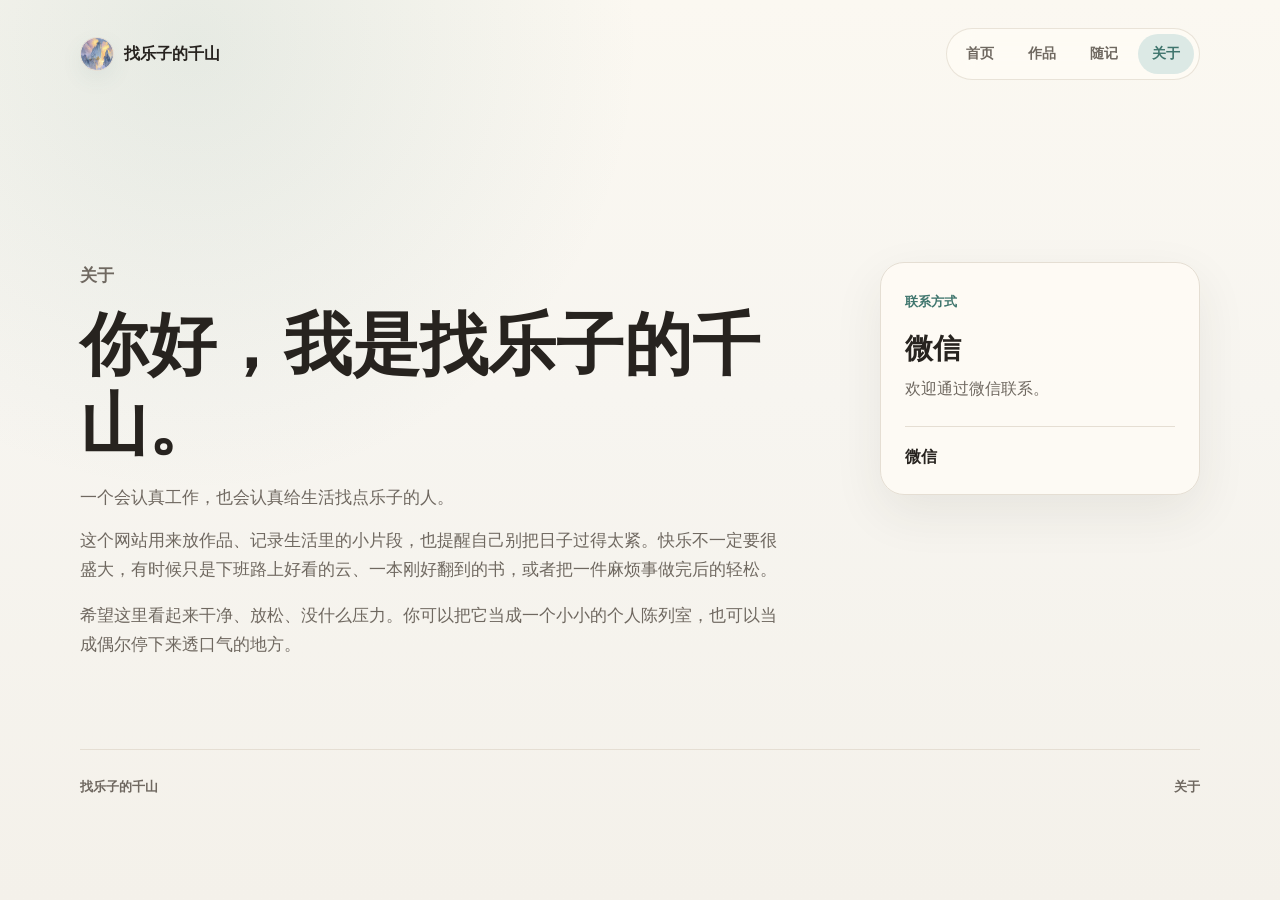
==== about.html @ 030f492d "Upload personal homepage files" ====
<!doctype html>
<html lang="zh-CN">
  <head>
    <meta charset="UTF-8">
    <meta name="viewport" content="width=device-width, initial-scale=1.0">
    <meta name="theme-color" content="#f7f5f0">
    <title>关于 · 找乐子的千山</title>
    <meta name="description" content="关于找乐子的千山。">
    <link rel="stylesheet" href="styles.css">
  </head>
  <body>
    <header class="site-header">
      <a class="brand" href="index.html" aria-label="找乐子的千山首页">
        <span class="brand-mark" role="img" aria-label="找乐子的千山头像">山</span>
        <span>找乐子的千山</span>
      </a>
      <nav class="nav" aria-label="主导航">
        <a href="index.html">首页</a>
        <a href="works.html">作品</a>
        <a href="notes.html">随记</a>
        <a class="active" href="about.html">关于</a>
      </nav>
    </header>

    <main>
      <section class="about-layout">
        <div class="about-main">
          <p class="eyebrow">关于</p>
          <h1>你好，我是找乐子的千山。</h1>
          <p class="lead">一个会认真工作，也会认真给生活找点乐子的人。</p>
          <p>这个网站用来放作品、记录生活里的小片段，也提醒自己别把日子过得太紧。快乐不一定要很盛大，有时候只是下班路上好看的云、一本刚好翻到的书，或者把一件麻烦事做完后的轻松。</p>
          <p>希望这里看起来干净、放松、没什么压力。你可以把它当成一个小小的个人陈列室，也可以当成偶尔停下来透口气的地方。</p>
        </div>
        <aside class="contact-card">
          <span class="contact-label">联系方式</span>
          <h2>微信</h2>
          <p>欢迎通过微信联系。</p>
          <div class="wechat">微信</div>
        </aside>
      </section>
    </main>
    <footer class="site-footer">
      <span>找乐子的千山</span>
      <span>关于</span>
    </footer>
  </body>
</html>
---- styles.css ----
:root {
  color-scheme: light;
  --bg: #f7f5f0;
  --surface: #fffcf6;
  --surface-strong: #ffffff;
  --ink: #27231f;
  --muted: #6f6860;
  --line: #e5ded3;
  --accent: #5f8f86;
  --accent-strong: #3f756d;
  --accent-soft: #dce9e5;
  --avatar-image: url("avatar.jpg");
  --shadow: 0 18px 50px rgba(54, 45, 35, 0.08);
  --sans: Inter, -apple-system, BlinkMacSystemFont, "Segoe UI", "Noto Sans SC", sans-serif;
  --serif: "Noto Serif SC", "Songti SC", serif;
}

* {
  box-sizing: border-box;
}

html {
  scroll-behavior: smooth;
}

body {
  margin: 0;
  min-height: 100vh;
  background:
    radial-gradient(circle at 15% 5%, rgba(95, 143, 134, 0.13), transparent 28rem),
    linear-gradient(180deg, #fbf8f1 0%, var(--bg) 44%, #f4f1ea 100%);
  color: var(--ink);
  font-family: var(--sans);
  line-height: 1.7;
}

a {
  color: inherit;
  text-decoration: none;
}

.site-header,
main,
.site-footer {
  width: min(1120px, calc(100% - 40px));
  margin: 0 auto;
}

.site-header {
  display: flex;
  align-items: center;
  justify-content: space-between;
  gap: 24px;
  padding: 28px 0 20px;
}

.brand {
  display: inline-flex;
  align-items: center;
  gap: 10px;
  font-weight: 700;
  letter-spacing: 0;
}

.brand-mark {
  display: grid;
  width: 34px;
  height: 34px;
  place-items: center;
  border: 1px solid var(--line);
  border-radius: 50%;
  background-color: var(--surface);
  background-image: var(--avatar-image);
  background-position: center;
  background-size: cover;
  color: transparent;
  font-family: var(--serif);
  box-shadow: 0 8px 22px rgba(63, 117, 109, 0.08);
  overflow: hidden;
}

.nav {
  display: flex;
  align-items: center;
  gap: 6px;
  padding: 5px;
  border: 1px solid rgba(229, 222, 211, 0.85);
  border-radius: 999px;
  background: rgba(255, 252, 246, 0.72);
  backdrop-filter: blur(12px);
}

.nav a {
  border-radius: 999px;
  padding: 8px 14px;
  color: var(--muted);
  font-size: 14px;
  font-weight: 600;
  transition: background 180ms ease, color 180ms ease, transform 180ms ease;
}

.nav a:hover,
.nav a:focus-visible,
.nav a.active {
  background: var(--accent-soft);
  color: var(--accent-strong);
}

.nav a:hover {
  transform: translateY(-1px);
}

main {
  padding: 54px 0 72px;
}

.hero {
  display: grid;
  grid-template-columns: minmax(0, 1.1fr) minmax(320px, 0.72fr);
  gap: clamp(36px, 6vw, 86px);
  align-items: center;
  min-height: 560px;
}

.eyebrow {
  margin: 0 0 14px;
  color: var(--accent-strong);
  font-size: 13px;
  font-weight: 700;
  letter-spacing: 0;
  text-transform: uppercase;
}

h1,
h2,
h3,
p {
  margin-top: 0;
}

h1,
h2,
h3 {
  line-height: 1.18;
}

h1 {
  margin-bottom: 20px;
  font-family: var(--serif);
  font-size: clamp(44px, 8vw, 84px);
  font-weight: 700;
  letter-spacing: 0;
}

h2 {
  margin-bottom: 18px;
  font-size: clamp(26px, 4vw, 40px);
  letter-spacing: 0;
}

h3 {
  margin-bottom: 10px;
  font-size: 20px;
}

.lead {
  max-width: 720px;
  margin-bottom: 16px;
  color: #3b352f;
  font-size: clamp(21px, 3vw, 30px);
  line-height: 1.52;
}

.intro,
.section-copy,
.page-head p,
.about-main p,
.empty-state p,
.contact-card p,
.work-card p {
  color: var(--muted);
}

.intro {
  max-width: 650px;
  font-size: 17px;
}

.hero-actions {
  display: flex;
  flex-wrap: wrap;
  gap: 12px;
  margin-top: 34px;
}

.button {
  display: inline-flex;
  align-items: center;
  justify-content: center;
  min-height: 44px;
  border: 1px solid var(--line);
  border-radius: 999px;
  padding: 10px 18px;
  background: rgba(255, 252, 246, 0.72);
  color: var(--ink);
  font-weight: 700;
  transition: transform 180ms ease, box-shadow 180ms ease, background 180ms ease;
}

.button.primary {
  border-color: var(--accent-strong);
  background: var(--accent-strong);
  color: #fff;
  box-shadow: 0 12px 28px rgba(63, 117, 109, 0.18);
}

.button.ghost {
  background: transparent;
}

.button:hover,
.button:focus-visible {
  transform: translateY(-2px);
  box-shadow: var(--shadow);
}

.hero-panel {
  position: relative;
  overflow: hidden;
  border: 1px solid var(--line);
  border-radius: 28px;
  padding: 28px;
  background: linear-gradient(145deg, rgba(255, 252, 246, 0.95), rgba(239, 245, 241, 0.9));
  box-shadow: var(--shadow);
}

.hero-panel::before {
  content: "";
  display: block;
  height: 180px;
  margin-bottom: 28px;
  border-radius: 20px;
  background:
    linear-gradient(180deg, rgba(255, 252, 246, 0.02), rgba(39, 35, 31, 0.04)),
    var(--avatar-image) center 45% / cover no-repeat,
    linear-gradient(160deg, #ede3d2 0%, #f8f1e4 46%, #d4e2df 100%);
}

.panel-topline,
.card-meta,
.site-footer {
  display: flex;
  align-items: center;
  justify-content: space-between;
  gap: 18px;
  color: var(--muted);
  font-size: 13px;
  font-weight: 700;
}

.moment-stack {
  display: grid;
  gap: 10px;
  margin-top: 18px;
}

.moment-stack span {
  display: block;
  border-top: 1px solid var(--line);
  padding-top: 12px;
  color: #4d4740;
}

.section-grid,
.split-section,
.page-head,
.empty-state,
.about-layout {
  margin-top: clamp(58px, 9vw, 108px);
}

.section-heading {
  display: flex;
  align-items: end;
  justify-content: space-between;
  gap: 24px;
  margin-bottom: 26px;
}

.cards {
  display: grid;
  gap: 18px;
}

.cards.three {
  grid-template-columns: repeat(3, minmax(0, 1fr));
}

.works-grid {
  grid-template-columns: repeat(2, minmax(0, 1fr));
}

.work-card {
  border: 1px solid var(--line);
  border-radius: 22px;
  padding: 16px;
  background: rgba(255, 252, 246, 0.78);
  box-shadow: 0 12px 32px rgba(54, 45, 35, 0.045);
  transition: transform 180ms ease, box-shadow 180ms ease, border-color 180ms ease;
}

.work-card:hover {
  border-color: rgba(95, 143, 134, 0.45);
  transform: translateY(-4px);
  box-shadow: var(--shadow);
}

.work-card h2,
.work-card h3 {
  margin-top: 20px;
  font-size: 21px;
}

.work-card p {
  margin-bottom: 4px;
}

.visual {
  min-height: 176px;
  border-radius: 16px;
  background: #efe8dc;
}

.visual-a {
  background:
    linear-gradient(90deg, rgba(255, 252, 246, 0.7) 18px, transparent 18px) 0 0 / 42px 42px,
    linear-gradient(135deg, #e4d8c6, #cfe1dd);
}

.visual-b {
  background:
    radial-gradient(circle at 26% 34%, rgba(63, 117, 109, 0.28) 0 14%, transparent 15%),
    linear-gradient(145deg, #f1e8d8, #f8f5ed 45%, #d8e7e2);
}

.visual-c {
  background:
    linear-gradient(135deg, transparent 0 42%, rgba(95, 143, 134, 0.28) 42% 56%, transparent 56%),
    linear-gradient(145deg, #eee0cc, #f9f3e9);
}

.visual-empty {
  display: grid;
  place-items: center;
  border: 1px dashed #cfc5b7;
  background: rgba(255, 252, 246, 0.55);
}

.visual-empty::after {
  content: "+";
  color: #b3a89a;
  font-size: 36px;
  line-height: 1;
}

.empty-card {
  opacity: 0.92;
}

.split-section {
  display: grid;
  grid-template-columns: 0.8fr 1.2fr;
  gap: clamp(28px, 5vw, 64px);
  align-items: start;
  border-top: 1px solid var(--line);
  padding-top: 46px;
}

.note-list {
  display: grid;
  gap: 10px;
}

.note-row {
  display: flex;
  align-items: center;
  justify-content: space-between;
  gap: 18px;
  border-bottom: 1px solid var(--line);
  padding: 16px 0;
  color: #3f3933;
  transition: color 180ms ease, padding 180ms ease;
}

.note-row:hover {
  padding-left: 8px;
  color: var(--accent-strong);
}

.note-row time {
  flex: 0 0 auto;
  color: var(--muted);
  font-size: 13px;
}

.note-row.muted {
  color: var(--muted);
}

.page-head {
  max-width: 760px;
  margin-top: 44px;
}

.page-head h1 {
  font-size: clamp(38px, 6vw, 66px);
}

.page-head p {
  font-size: 18px;
}

.empty-state {
  display: grid;
  justify-items: center;
  border: 1px solid var(--line);
  border-radius: 28px;
  padding: clamp(42px, 8vw, 86px) 24px;
  background: rgba(255, 252, 246, 0.72);
  text-align: center;
  box-shadow: var(--shadow);
}

.empty-state h2 {
  margin-bottom: 12px;
}

.empty-state h3 {
  margin-bottom: 12px;
}

.empty-state p {
  max-width: 520px;
  margin-bottom: 0;
}

.empty-state.compact {
  margin-top: 0;
  padding: clamp(34px, 6vw, 58px) 24px;
}

.empty-mark {
  margin-bottom: 20px;
  border: 1px solid var(--line);
  border-radius: 999px;
  padding: 8px 14px;
  background: var(--accent-soft);
  color: var(--accent-strong);
  font-size: 13px;
  font-weight: 700;
}

.about-layout {
  display: grid;
  grid-template-columns: minmax(0, 1fr) 320px;
  gap: clamp(36px, 7vw, 96px);
  align-items: start;
}

.about-main {
  max-width: 760px;
}

.about-main h1,
.about-main h2 {
  font-size: clamp(38px, 6vw, 68px);
  font-family: var(--serif);
}

.about-main p {
  font-size: 17px;
}

.contact-card {
  position: sticky;
  top: 24px;
  border: 1px solid var(--line);
  border-radius: 24px;
  padding: 24px;
  background: rgba(255, 252, 246, 0.82);
  box-shadow: var(--shadow);
}

.contact-label {
  color: var(--accent-strong);
  font-size: 13px;
  font-weight: 700;
  text-transform: uppercase;
}

.contact-card h2,
.contact-card h3 {
  margin: 18px 0 10px;
  font-size: 28px;
}

.wechat {
  margin-top: 24px;
  border-top: 1px solid var(--line);
  padding-top: 16px;
  color: var(--ink);
  font-weight: 800;
}

.site-footer {
  border-top: 1px solid var(--line);
  padding: 26px 0 34px;
}

@media (max-width: 860px) {
  .site-header {
    align-items: flex-start;
    flex-direction: column;
  }

  .nav {
    width: 100%;
    justify-content: space-between;
    overflow-x: auto;
  }

  .hero,
  .split-section,
  .about-layout {
    grid-template-columns: 1fr;
  }

  .hero {
    min-height: auto;
  }

  .hero-panel {
    max-width: 560px;
  }

  .cards.three,
  .works-grid {
    grid-template-columns: 1fr;
  }

  .contact-card {
    position: static;
  }
}

@media (max-width: 560px) {

  body {
    padding-bottom: calc(82px + env(safe-area-inset-bottom));
    background:
      radial-gradient(circle at 10% 0%, rgba(95, 143, 134, 0.16), transparent 20rem),
      linear-gradient(180deg, #fbf8f1 0%, #f7f5f0 56%, #f4f1ea 100%);
  }

  .site-header,
  main,
  .site-footer {
    width: min(100% - 32px, 1120px);
  }

  .site-header {
    gap: 18px;
    padding: 18px 0 10px;
  }

  main {
    padding-top: 24px;
    padding-bottom: 42px;
  }

  .brand {
    font-size: 15px;
  }

  .brand-mark {
    width: 32px;
    height: 32px;
  }

  .nav {
    position: fixed;
    z-index: 20;
    right: 14px;
    bottom: calc(12px + env(safe-area-inset-bottom));
    left: 14px;
    width: auto;
    justify-content: space-around;
    padding: 8px;
    border-color: rgba(229, 222, 211, 0.95);
    background: rgba(255, 252, 246, 0.9);
    box-shadow: 0 14px 36px rgba(54, 45, 35, 0.16);
  }

  .nav a {
    flex: 1;
    min-height: 40px;
    padding: 8px 10px;
    font-size: 13px;
    text-align: center;
  }

  .hero {
    gap: 26px;
  }

  h1 {
    margin-bottom: 16px;
    font-size: 40px;
    line-height: 1.12;
  }

  h2 {
    margin-bottom: 14px;
    font-size: 28px;
  }

  h3 {
    font-size: 19px;
  }

  .eyebrow {
    margin-bottom: 10px;
    font-size: 12px;
  }

  .lead {
    font-size: 20px;
    line-height: 1.48;
  }

  .intro,
  .section-copy,
  .about-main p,
  .work-card p {
    font-size: 15px;
    line-height: 1.68;
  }

  .hero-actions {
    margin-top: 22px;
  }

  .hero-actions .button:not(.primary) {
    display: none;
  }

  .hero-actions .button.primary {
    width: auto;
    min-width: 132px;
    min-height: 46px;
    padding-inline: 20px;
  }

  .hero-panel {
    border-radius: 22px;
    padding: 18px;
  }

  .hero-panel::before {
    height: 120px;
    margin-bottom: 18px;
    border-radius: 16px;
  }

  .panel-topline,
  .card-meta,
  .site-footer {
    font-size: 12px;
  }

  .moment-stack {
    gap: 8px;
    margin-top: 14px;
  }

  .moment-stack span {
    padding-top: 10px;
    font-size: 14px;
    line-height: 1.55;
  }

  .section-grid,
  .split-section,
  .about-layout {
    margin-top: 70px;
  }

  .section-heading {
    align-items: flex-start;
    flex-direction: column;
    gap: 0;
    margin-bottom: 20px;
  }

  .cards {
    gap: 14px;
  }

  .work-card {
    border-radius: 18px;
    padding: 12px;
  }

  .work-card:hover {
    transform: none;
  }

  .work-card h2,
  .work-card h3 {
    margin-top: 16px;
    font-size: 19px;
  }

  .visual {
    min-height: 132px;
    border-radius: 14px;
  }

  .split-section {
    gap: 22px;
    padding-top: 34px;
  }

  .empty-state {
    border-radius: 22px;
    padding: 32px 18px;
    text-align: left;
    justify-items: start;
  }

  .empty-state.compact {
    padding: 26px 18px;
  }

  .empty-mark {
    margin-bottom: 16px;
    font-size: 12px;
  }

  .about-main h1,
  .about-main h2 {
    font-size: 34px;
  }

  .note-row {
    align-items: flex-start;
    flex-direction: column;
    gap: 4px;
  }

  .contact-card {
    border-radius: 20px;
    padding: 20px;
  }

  .wechat {
    margin-top: 18px;
  }

  .site-footer {
    align-items: flex-start;
    flex-direction: column;
    padding-bottom: 14px;
  }
}

@media (max-width: 380px) {
  .site-header,
  main,
  .site-footer {
    width: min(100% - 24px, 1120px);
  }

  h1 {
    font-size: 36px;
  }

  .lead {
    font-size: 19px;
  }

  .nav {
    right: 10px;
    left: 10px;
    gap: 4px;
    padding: 7px;
  }

  .nav a {
    padding: 8px 6px;
  }
}
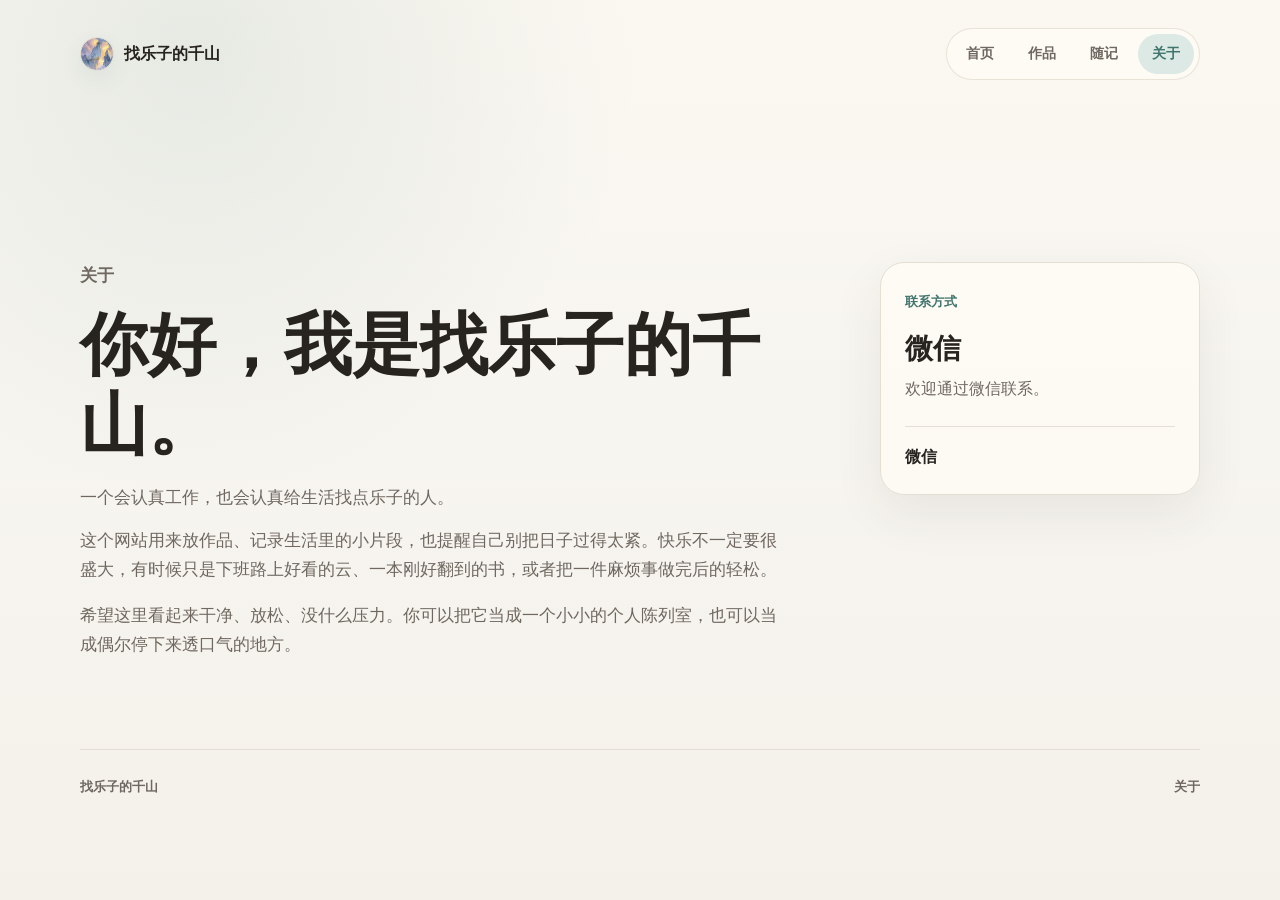
==== commit d644eff9: "Add files via upload" ====
--- a/about.html
+++ b/about.html
@@ -8,7 +8,7 @@
     <meta name="description" content="关于找乐子的千山。">
     <link rel="stylesheet" href="styles.css">
   </head>
-  <body>
+  <body data-page="about">
     <header class="site-header">
       <a class="brand" href="index.html" aria-label="找乐子的千山首页">
         <span class="brand-mark" role="img" aria-label="找乐子的千山头像">山</span>
@@ -24,14 +24,16 @@
 
     <main>
       <section class="about-layout">
-        <div class="about-main">
+        <div class="about-main" data-about-main>
           <p class="eyebrow">关于</p>
           <h1>你好，我是找乐子的千山。</h1>
           <p class="lead">一个会认真工作，也会认真给生活找点乐子的人。</p>
-          <p>这个网站用来放作品、记录生活里的小片段，也提醒自己别把日子过得太紧。快乐不一定要很盛大，有时候只是下班路上好看的云、一本刚好翻到的书，或者把一件麻烦事做完后的轻松。</p>
-          <p>希望这里看起来干净、放松、没什么压力。你可以把它当成一个小小的个人陈列室，也可以当成偶尔停下来透口气的地方。</p>
+          <div data-about-body>
+            <p>这个网站用来放作品、记录生活里的小片段，也提醒自己别把日子过得太紧。快乐不一定要很盛大，有时候只是下班路上好看的云、一本刚好翻到的书，或者把一件麻烦事做完后的轻松。</p>
+            <p>希望这里看起来干净、放松、没什么压力。你可以把它当成一个小小的个人陈列室，也可以当成偶尔停下来透口气的地方。</p>
+          </div>
         </div>
-        <aside class="contact-card">
+        <aside class="contact-card" data-contact-card>
           <span class="contact-label">联系方式</span>
           <h2>微信</h2>
           <p>欢迎通过微信联系。</p>
@@ -43,5 +45,6 @@
       <span>找乐子的千山</span>
       <span>关于</span>
     </footer>
+    <script src="site-data.js"></script>
   </body>
 </html>
--- a/styles.css
+++ b/styles.css
@@ -321,8 +321,26 @@
   font-size: 21px;
 }
 
+.work-title-link {
+  color: inherit;
+  text-decoration: underline;
+  text-decoration-color: rgba(63, 117, 109, 0.32);
+  text-underline-offset: 5px;
+  transition: color 180ms ease, text-decoration-color 180ms ease;
+}
+
+.work-title-link:hover,
+.work-title-link:focus-visible {
+  color: var(--accent-strong);
+  text-decoration-color: currentColor;
+}
+
 .work-card p {
   margin-bottom: 4px;
+}
+
+.state-card {
+  max-width: 540px;
 }
 
 .visual {
@@ -379,6 +397,101 @@
 .note-list {
   display: grid;
   gap: 10px;
+}
+
+.note-grid {
+  gap: 16px;
+}
+
+.note-card {
+  border-bottom: 1px solid var(--line);
+  padding: 18px 0;
+  color: #3f3933;
+}
+
+.note-card time {
+  display: block;
+  margin-bottom: 8px;
+  color: var(--muted);
+  font-size: 13px;
+  font-weight: 700;
+}
+
+.note-card h3 {
+  margin-bottom: 8px;
+}
+
+.note-card a {
+  text-decoration: underline;
+  text-decoration-color: rgba(63, 117, 109, 0.32);
+  text-underline-offset: 5px;
+  transition: color 180ms ease, text-decoration-color 180ms ease;
+}
+
+.note-card a:hover,
+.note-card a:focus-visible {
+  color: var(--accent-strong);
+  text-decoration-color: currentColor;
+}
+
+.note-card p {
+  margin-bottom: 0;
+  color: var(--muted);
+}
+
+.back-link {
+  display: inline-flex;
+  margin-bottom: 28px;
+  color: var(--accent-strong);
+  font-size: 14px;
+  font-weight: 800;
+}
+
+.article-page {
+  max-width: 820px;
+  margin: 44px auto 0;
+}
+
+.article-head {
+  border-bottom: 1px solid var(--line);
+  padding-bottom: 30px;
+}
+
+.article-head h1 {
+  font-size: clamp(34px, 5vw, 58px);
+}
+
+.article-head p:not(.eyebrow) {
+  color: var(--muted);
+  font-size: 17px;
+}
+
+.article-body {
+  padding-top: 28px;
+  color: #38322d;
+  font-size: 17px;
+  line-height: 1.9;
+}
+
+.article-body h2,
+.article-body h3,
+.article-body h4 {
+  margin-top: 34px;
+  margin-bottom: 12px;
+}
+
+.article-body p {
+  margin-bottom: 18px;
+}
+
+.article-body hr {
+  border: 0;
+  border-top: 1px solid var(--line);
+  margin: 32px 0;
+}
+
+.article-source {
+  margin-top: 24px;
 }
 
 .note-row {
@@ -510,6 +623,16 @@
   padding-top: 16px;
   color: var(--ink);
   font-weight: 800;
+}
+
+.wechat img {
+  display: block;
+  width: min(100%, 220px);
+  aspect-ratio: 1;
+  border: 1px solid var(--line);
+  border-radius: 16px;
+  object-fit: cover;
+  background: var(--surface-strong);
 }
 
 .site-footer {
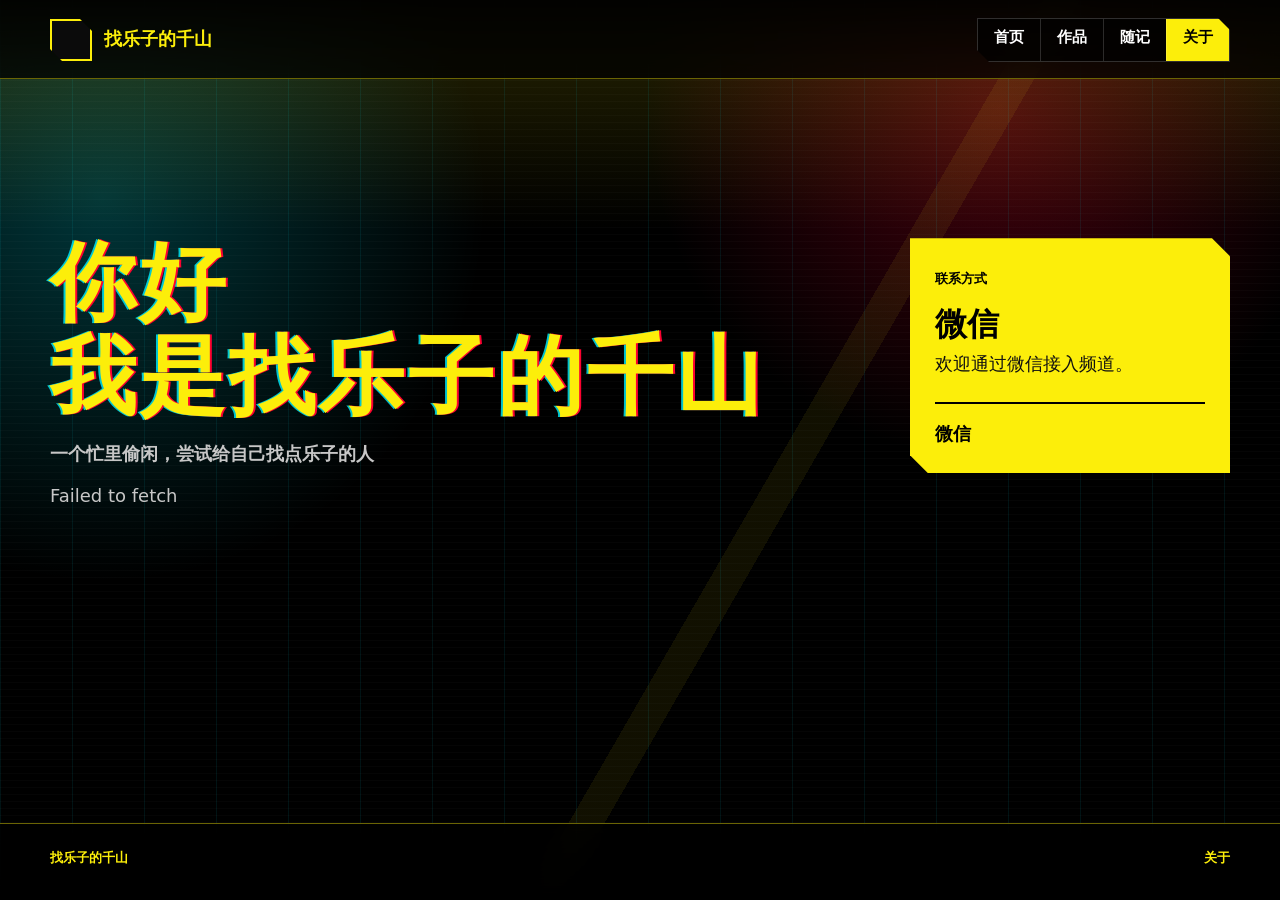
==== commit 6318212e: "Add files via upload" ====
--- a/about.html
+++ b/about.html
@@ -3,10 +3,10 @@
   <head>
     <meta charset="UTF-8">
     <meta name="viewport" content="width=device-width, initial-scale=1.0">
-    <meta name="theme-color" content="#f7f5f0">
+    <meta name="theme-color" content="#000000">
     <title>关于 · 找乐子的千山</title>
-    <meta name="description" content="关于找乐子的千山。">
-    <link rel="stylesheet" href="styles.css">
+    <meta name="description" content="关于找乐子的千山：在高压日常里寻找轻松信号的人。">
+    <link rel="stylesheet" href="styles.css?v=cyber-20260526-5">
   </head>
   <body data-page="about">
     <header class="site-header">
@@ -25,18 +25,17 @@
     <main>
       <section class="about-layout">
         <div class="about-main" data-about-main>
-          <p class="eyebrow">关于</p>
-          <h1>你好，我是找乐子的千山。</h1>
-          <p class="lead">一个会认真工作，也会认真给生活找点乐子的人。</p>
+          <h1 class="about-title"><span>你好</span><span>我是找乐子的千山</span></h1>
+          <p class="lead">一个忙里偷闲，尝试给自己找点乐子的人</p>
           <div data-about-body>
-            <p>这个网站用来放作品、记录生活里的小片段，也提醒自己别把日子过得太紧。快乐不一定要很盛大，有时候只是下班路上好看的云、一本刚好翻到的书，或者把一件麻烦事做完后的轻松。</p>
-            <p>希望这里看起来干净、放松、没什么压力。你可以把它当成一个小小的个人陈列室，也可以当成偶尔停下来透口气的地方。</p>
+            <p>这个网站用来存放作品、生活片段和一些不太正经的观察。它提醒我：日子可以很忙，但精神系统不能一直满负荷运行。</p>
+            <p>你可以把这里当成一个小型个人终端：看看我做过什么、记下什么，也顺手截获一点轻松。</p>
           </div>
         </div>
         <aside class="contact-card" data-contact-card>
           <span class="contact-label">联系方式</span>
           <h2>微信</h2>
-          <p>欢迎通过微信联系。</p>
+          <p>欢迎通过微信接入频道。</p>
           <div class="wechat">微信</div>
         </aside>
       </section>
@@ -45,6 +44,6 @@
       <span>找乐子的千山</span>
       <span>关于</span>
     </footer>
-    <script src="site-data.js"></script>
+    <script src="site-data.js?v=cyber-20260526-5"></script>
   </body>
 </html>
--- a/styles.css
+++ b/styles.css
@@ -1,18 +1,25 @@
 :root {
-  color-scheme: light;
-  --bg: #f7f5f0;
-  --surface: #fffcf6;
-  --surface-strong: #ffffff;
-  --ink: #27231f;
-  --muted: #6f6860;
-  --line: #e5ded3;
-  --accent: #5f8f86;
-  --accent-strong: #3f756d;
-  --accent-soft: #dce9e5;
-  --avatar-image: url("avatar.jpg");
-  --shadow: 0 18px 50px rgba(54, 45, 35, 0.08);
-  --sans: Inter, -apple-system, BlinkMacSystemFont, "Segoe UI", "Noto Sans SC", sans-serif;
-  --serif: "Noto Serif SC", "Songti SC", serif;
+  color-scheme: dark;
+  --bg: #000000;
+  --surface: #0b0b0b;
+  --surface-strong: #fcee0a;
+  --ink: #ffffff;
+  --ink-dark: #000000;
+  --muted: #c7c7c7;
+  --line: #4c4c4c;
+  --accent: #fcee0a;
+  --signal-yellow: #f2e900;
+  --accent-strong: #00f0ff;
+  --accent-soft: rgba(252, 238, 10, 0.14);
+  --danger: #fd0130;
+  --avatar-image: url("assets/avatar-cyberpunk.png");
+  --hero-bg-image: url("assets/hero-bg-cyber-mountain.png");
+  --shadow: 0 0 0 1px rgba(0, 240, 255, 0.28), 0 24px 70px rgba(0, 0, 0, 0.56);
+  --sans: Rajdhani, "Barlow Condensed", "Arial Narrow", "Noto Sans SC", system-ui, sans-serif;
+  --display: Impact, "Arial Narrow", "Noto Sans SC", sans-serif;
+  --serif: var(--display);
+  --clip-panel: polygon(0 0, calc(100% - 18px) 0, 100% 18px, 100% 100%, 18px 100%, 0 calc(100% - 18px));
+  --clip-button: polygon(0 0, calc(100% - 12px) 0, 100% 12px, 100% 100%, 12px 100%, 0 calc(100% - 12px));
 }
 
 * {
@@ -24,14 +31,35 @@
 }
 
 body {
+  display: flex;
+  flex-direction: column;
   margin: 0;
   min-height: 100vh;
+  min-height: 100dvh;
+  padding-bottom: calc(77px + env(safe-area-inset-bottom));
   background:
-    radial-gradient(circle at 15% 5%, rgba(95, 143, 134, 0.13), transparent 28rem),
-    linear-gradient(180deg, #fbf8f1 0%, var(--bg) 44%, #f4f1ea 100%);
+    linear-gradient(90deg, rgba(0, 240, 255, 0.08) 1px, transparent 1px) 0 0 / 72px 72px,
+    linear-gradient(180deg, rgba(252, 238, 10, 0.16) 0, transparent 230px),
+    radial-gradient(circle at 78% 12%, rgba(253, 1, 48, 0.28), transparent 22rem),
+    radial-gradient(circle at 8% 22%, rgba(0, 240, 255, 0.22), transparent 24rem),
+    #000;
   color: var(--ink);
   font-family: var(--sans);
-  line-height: 1.7;
+  font-size: 18px;
+  line-height: 1.55;
+}
+
+body::before {
+  content: "";
+  position: fixed;
+  inset: 0;
+  z-index: -1;
+  pointer-events: none;
+  background:
+    repeating-linear-gradient(0deg, rgba(255, 255, 255, 0.045) 0 1px, transparent 1px 7px),
+    linear-gradient(120deg, transparent 0 58%, rgba(252, 238, 10, 0.16) 58% 60%, transparent 60%);
+  mix-blend-mode: screen;
+  opacity: 0.42;
 }
 
 a {
@@ -40,95 +68,166 @@
 }
 
 .site-header,
-main,
 .site-footer {
-  width: min(1120px, calc(100% - 40px));
+  width: 100%;
+  margin: 0;
+  padding-inline: max(20px, calc((100% - 1180px) / 2));
+}
+
+main {
+  flex: 1 0 auto;
+  width: min(1180px, calc(100% - 40px));
   margin: 0 auto;
 }
 
 .site-header {
+  position: sticky;
+  top: 0;
+  z-index: 20;
   display: flex;
   align-items: center;
   justify-content: space-between;
   gap: 24px;
-  padding: 28px 0 20px;
+  padding-top: 18px;
+  padding-bottom: 16px;
+  border-bottom: 1px solid rgba(252, 238, 10, 0.42);
+  background: linear-gradient(180deg, rgba(0, 0, 0, 0.94), rgba(0, 0, 0, 0.74));
+  backdrop-filter: blur(14px);
 }
 
 .brand {
   display: inline-flex;
   align-items: center;
-  gap: 10px;
-  font-weight: 700;
+  gap: 12px;
+  color: var(--accent);
+  font-family: var(--display);
+  font-weight: 800;
   letter-spacing: 0;
+  text-transform: uppercase;
 }
 
 .brand-mark {
   display: grid;
-  width: 34px;
-  height: 34px;
+  width: 42px;
+  height: 42px;
   place-items: center;
-  border: 1px solid var(--line);
-  border-radius: 50%;
+  border: 2px solid var(--accent);
+  border-radius: 0;
   background-color: var(--surface);
   background-image: var(--avatar-image);
   background-position: center;
   background-size: cover;
+  clip-path: var(--clip-button);
   color: transparent;
-  font-family: var(--serif);
-  box-shadow: 0 8px 22px rgba(63, 117, 109, 0.08);
+  font-family: var(--display);
   overflow: hidden;
 }
 
 .nav {
   display: flex;
   align-items: center;
-  gap: 6px;
-  padding: 5px;
-  border: 1px solid rgba(229, 222, 211, 0.85);
-  border-radius: 999px;
-  background: rgba(255, 252, 246, 0.72);
-  backdrop-filter: blur(12px);
+  gap: 0;
+  border: 1px solid rgba(255, 255, 255, 0.18);
+  background: rgba(0, 0, 0, 0.72);
+  clip-path: var(--clip-button);
 }
 
 .nav a {
-  border-radius: 999px;
-  padding: 8px 14px;
-  color: var(--muted);
-  font-size: 14px;
-  font-weight: 600;
-  transition: background 180ms ease, color 180ms ease, transform 180ms ease;
+  min-height: 42px;
+  padding: 11px 16px;
+  color: var(--ink);
+  font-size: 15px;
+  font-weight: 800;
+  line-height: 1;
+  text-transform: uppercase;
+  transition: background 180ms ease, color 180ms ease;
+}
+
+.nav a + a {
+  border-left: 1px solid rgba(255, 255, 255, 0.16);
 }
 
 .nav a:hover,
-.nav a:focus-visible,
+.nav a:focus-visible {
+  background: var(--accent-strong);
+  color: var(--ink-dark);
+}
+
 .nav a.active {
-  background: var(--accent-soft);
-  color: var(--accent-strong);
-}
-
-.nav a:hover {
-  transform: translateY(-1px);
+  background: var(--accent);
+  color: var(--ink-dark);
 }
 
 main {
-  padding: 54px 0 72px;
+  padding: 44px 0 78px;
 }
 
 .hero {
+  position: relative;
   display: grid;
-  grid-template-columns: minmax(0, 1.1fr) minmax(320px, 0.72fr);
-  gap: clamp(36px, 6vw, 86px);
+  grid-template-columns: minmax(0, 1.02fr) minmax(310px, 0.78fr);
+  gap: clamp(30px, 5vw, 74px);
   align-items: center;
-  min-height: 560px;
+  min-height: 660px;
+  padding: clamp(34px, 6vw, 74px);
+  overflow: hidden;
+  border: 1px solid rgba(252, 238, 10, 0.46);
+  background:
+    linear-gradient(90deg, rgba(0, 0, 0, 0.96) 0%, rgba(0, 0, 0, 0.82) 37%, rgba(0, 0, 0, 0.34) 68%, rgba(0, 0, 0, 0.22) 100%),
+    linear-gradient(135deg, rgba(252, 238, 10, 0.18), transparent 28%),
+    var(--hero-bg-image) center / cover no-repeat,
+    #000;
+  clip-path: var(--clip-panel);
+  box-shadow: var(--shadow);
+}
+
+.hero::before,
+.hero::after {
+  content: "";
+  position: absolute;
+  pointer-events: none;
+}
+
+.hero::before {
+  inset: 0;
+  background:
+    linear-gradient(135deg, transparent 0 18%, rgba(252, 238, 10, 0.22) 18% 20%, transparent 20%),
+    repeating-linear-gradient(90deg, transparent 0 26px, rgba(0, 240, 255, 0.08) 26px 27px);
+}
+
+.hero::after {
+  right: -70px;
+  bottom: 42px;
+  width: 340px;
+  height: 52px;
+  background: var(--accent);
+  transform: rotate(-8deg);
+}
+
+.hero-copy,
+.hero-panel {
+  position: relative;
+  z-index: 1;
 }
 
 .eyebrow {
+  position: relative;
+  isolation: isolate;
+  display: inline-flex;
   margin: 0 0 14px;
-  color: var(--accent-strong);
+  border: 2px solid #000;
+  padding: 6px 11px;
+  background: var(--accent);
+  color: #000;
   font-size: 13px;
-  font-weight: 700;
+  font-weight: 900;
   letter-spacing: 0;
+  line-height: 1;
+  text-shadow: none;
   text-transform: uppercase;
+  -webkit-text-fill-color: #000;
+  clip-path: var(--clip-button);
+  box-shadow: 4px 0 0 var(--accent-strong);
 }
 
 h1,
@@ -141,34 +240,38 @@
 h1,
 h2,
 h3 {
-  line-height: 1.18;
+  font-family: var(--display);
+  font-weight: 800;
+  line-height: 0.98;
+  letter-spacing: 0;
+  text-transform: uppercase;
 }
 
 h1 {
-  margin-bottom: 20px;
-  font-family: var(--serif);
-  font-size: clamp(44px, 8vw, 84px);
-  font-weight: 700;
-  letter-spacing: 0;
+  max-width: 780px;
+  margin-bottom: 22px;
+  color: var(--accent);
+  font-size: clamp(52px, 9vw, 112px);
+  text-shadow: 3px 0 0 var(--danger), -3px 0 0 rgba(0, 240, 255, 0.82);
 }
 
 h2 {
   margin-bottom: 18px;
-  font-size: clamp(26px, 4vw, 40px);
-  letter-spacing: 0;
+  font-size: clamp(34px, 5vw, 64px);
 }
 
 h3 {
   margin-bottom: 10px;
-  font-size: 20px;
+  font-size: 24px;
 }
 
 .lead {
   max-width: 720px;
   margin-bottom: 16px;
-  color: #3b352f;
-  font-size: clamp(21px, 3vw, 30px);
-  line-height: 1.52;
+  color: var(--ink);
+  font-size: clamp(22px, 3vw, 34px);
+  font-weight: 800;
+  line-height: 1.25;
 }
 
 .intro,
@@ -183,7 +286,6 @@
 
 .intro {
   max-width: 650px;
-  font-size: 17px;
 }
 
 .hero-actions {
@@ -194,56 +296,71 @@
 }
 
 .button {
+  position: relative;
   display: inline-flex;
   align-items: center;
   justify-content: center;
-  min-height: 44px;
-  border: 1px solid var(--line);
-  border-radius: 999px;
-  padding: 10px 18px;
-  background: rgba(255, 252, 246, 0.72);
+  min-height: 48px;
+  border: 1px solid var(--accent-strong);
+  border-radius: 0;
+  padding: 13px 22px;
+  background: rgba(0, 0, 0, 0.72);
+  color: var(--accent-strong);
+  font-weight: 900;
+  line-height: 1;
+  text-transform: uppercase;
+  clip-path: var(--clip-button);
+  transition: background 180ms ease, color 180ms ease, transform 180ms ease, box-shadow 180ms ease;
+}
+
+.button.primary {
+  border-color: var(--accent);
+  background: var(--accent);
+  color: var(--ink-dark);
+  box-shadow: 6px 6px 0 var(--danger);
+}
+
+.button.ghost {
+  border-color: rgba(255, 255, 255, 0.48);
+  background: transparent;
   color: var(--ink);
-  font-weight: 700;
-  transition: transform 180ms ease, box-shadow 180ms ease, background 180ms ease;
-}
-
-.button.primary {
-  border-color: var(--accent-strong);
-  background: var(--accent-strong);
-  color: #fff;
-  box-shadow: 0 12px 28px rgba(63, 117, 109, 0.18);
-}
-
-.button.ghost {
-  background: transparent;
 }
 
 .button:hover,
 .button:focus-visible {
-  transform: translateY(-2px);
-  box-shadow: var(--shadow);
+  transform: translate(-2px, -2px);
+  background: var(--accent-strong);
+  color: var(--ink-dark);
+  box-shadow: 6px 6px 0 var(--accent);
 }
 
 .hero-panel {
-  position: relative;
   overflow: hidden;
-  border: 1px solid var(--line);
-  border-radius: 28px;
-  padding: 28px;
-  background: linear-gradient(145deg, rgba(255, 252, 246, 0.95), rgba(239, 245, 241, 0.9));
-  box-shadow: var(--shadow);
+  border: 1px solid var(--accent);
+  border-radius: 0;
+  padding: 24px;
+  background: linear-gradient(180deg, #fff238, var(--accent) 38%, var(--signal-yellow, #f2e900));
+  color: var(--ink-dark);
+  clip-path: var(--clip-panel);
 }
 
 .hero-panel::before {
   content: "";
   display: block;
-  height: 180px;
-  margin-bottom: 28px;
-  border-radius: 20px;
+  width: 100%;
+  min-height: clamp(320px, 38vw, 500px);
+  border: 2px solid #000;
   background:
-    linear-gradient(180deg, rgba(255, 252, 246, 0.02), rgba(39, 35, 31, 0.04)),
-    var(--avatar-image) center 45% / cover no-repeat,
-    linear-gradient(160deg, #ede3d2 0%, #f8f1e4 46%, #d4e2df 100%);
+    linear-gradient(135deg, rgba(0, 240, 255, 0.22), transparent 38%),
+    var(--hero-bg-image) center / cover no-repeat,
+    #111;
+  clip-path: var(--clip-button);
+  filter: saturate(1.15) contrast(1.08);
+}
+
+.visual-panel {
+  display: flex;
+  align-items: stretch;
 }
 
 .panel-topline,
@@ -253,9 +370,15 @@
   align-items: center;
   justify-content: space-between;
   gap: 18px;
-  color: var(--muted);
   font-size: 13px;
-  font-weight: 700;
+  font-weight: 900;
+  line-height: 1.2;
+  text-transform: uppercase;
+}
+
+.panel-topline {
+  color: #000;
+  -webkit-text-fill-color: #000;
 }
 
 .moment-stack {
@@ -266,9 +389,12 @@
 
 .moment-stack span {
   display: block;
-  border-top: 1px solid var(--line);
+  border-top: 2px solid #000;
   padding-top: 12px;
-  color: #4d4740;
+  color: #000;
+  font-weight: 800;
+  text-shadow: none;
+  -webkit-text-fill-color: #000;
 }
 
 .section-grid,
@@ -276,13 +402,14 @@
 .page-head,
 .empty-state,
 .about-layout {
-  margin-top: clamp(58px, 9vw, 108px);
+  margin-top: clamp(58px, 9vw, 118px);
 }
 
 .section-heading {
   display: flex;
-  align-items: end;
-  justify-content: space-between;
+  align-items: flex-start;
+  justify-content: flex-start;
+  flex-direction: column;
   gap: 24px;
   margin-bottom: 26px;
 }
@@ -301,16 +428,30 @@
 }
 
 .work-card {
-  border: 1px solid var(--line);
-  border-radius: 22px;
+  position: relative;
+  overflow: hidden;
+  border: 1px solid rgba(255, 255, 255, 0.22);
+  border-radius: 0;
   padding: 16px;
-  background: rgba(255, 252, 246, 0.78);
-  box-shadow: 0 12px 32px rgba(54, 45, 35, 0.045);
-  transition: transform 180ms ease, box-shadow 180ms ease, border-color 180ms ease;
+  background:
+    linear-gradient(180deg, rgba(255, 255, 255, 0.08), rgba(255, 255, 255, 0.03)),
+    #070707;
+  clip-path: var(--clip-panel);
+  transition: transform 180ms ease, border-color 180ms ease, box-shadow 180ms ease;
+}
+
+.work-card::before {
+  content: "";
+  position: absolute;
+  top: 0;
+  right: 0;
+  width: 64px;
+  height: 8px;
+  background: var(--danger);
 }
 
 .work-card:hover {
-  border-color: rgba(95, 143, 134, 0.45);
+  border-color: var(--accent-strong);
   transform: translateY(-4px);
   box-shadow: var(--shadow);
 }
@@ -318,13 +459,14 @@
 .work-card h2,
 .work-card h3 {
   margin-top: 20px;
-  font-size: 21px;
+  color: var(--accent);
+  font-size: 26px;
 }
 
 .work-title-link {
   color: inherit;
   text-decoration: underline;
-  text-decoration-color: rgba(63, 117, 109, 0.32);
+  text-decoration-color: var(--accent-strong);
   text-underline-offset: 5px;
   transition: color 180ms ease, text-decoration-color 180ms ease;
 }
@@ -339,45 +481,52 @@
   margin-bottom: 4px;
 }
 
+.card-meta {
+  color: var(--accent-strong);
+}
+
 .state-card {
   max-width: 540px;
 }
 
 .visual {
   min-height: 176px;
-  border-radius: 16px;
-  background: #efe8dc;
+  border: 1px solid rgba(252, 238, 10, 0.62);
+  border-radius: 0;
+  background: #101010;
+  clip-path: var(--clip-button);
 }
 
 .visual-a {
   background:
-    linear-gradient(90deg, rgba(255, 252, 246, 0.7) 18px, transparent 18px) 0 0 / 42px 42px,
-    linear-gradient(135deg, #e4d8c6, #cfe1dd);
+    linear-gradient(90deg, rgba(0, 0, 0, 0.72) 18px, transparent 18px) 0 0 / 42px 42px,
+    linear-gradient(135deg, #fcee0a 0 26%, #111 26% 52%, #00f0ff 52% 58%, #000 58%);
 }
 
 .visual-b {
   background:
-    radial-gradient(circle at 26% 34%, rgba(63, 117, 109, 0.28) 0 14%, transparent 15%),
-    linear-gradient(145deg, #f1e8d8, #f8f5ed 45%, #d8e7e2);
+    radial-gradient(circle at 28% 32%, rgba(253, 1, 48, 0.86) 0 13%, transparent 14%),
+    linear-gradient(135deg, #050505 0 36%, #fcee0a 36% 56%, #111 56% 100%);
 }
 
 .visual-c {
   background:
-    linear-gradient(135deg, transparent 0 42%, rgba(95, 143, 134, 0.28) 42% 56%, transparent 56%),
-    linear-gradient(145deg, #eee0cc, #f9f3e9);
+    linear-gradient(135deg, transparent 0 42%, rgba(0, 240, 255, 0.74) 42% 48%, transparent 48%),
+    repeating-linear-gradient(0deg, #111 0 8px, #000 8px 16px);
 }
 
 .visual-empty {
   display: grid;
   place-items: center;
-  border: 1px dashed #cfc5b7;
-  background: rgba(255, 252, 246, 0.55);
+  border: 1px dashed var(--accent-strong);
+  background: rgba(0, 0, 0, 0.72);
 }
 
 .visual-empty::after {
   content: "+";
-  color: #b3a89a;
-  font-size: 36px;
+  color: var(--accent);
+  font-size: 42px;
+  font-weight: 900;
   line-height: 1;
 }
 
@@ -390,7 +539,7 @@
   grid-template-columns: 0.8fr 1.2fr;
   gap: clamp(28px, 5vw, 64px);
   align-items: start;
-  border-top: 1px solid var(--line);
+  border-top: 2px solid var(--accent);
   padding-top: 46px;
 }
 
@@ -404,26 +553,27 @@
 }
 
 .note-card {
-  border-bottom: 1px solid var(--line);
+  border-bottom: 1px solid rgba(255, 255, 255, 0.2);
   padding: 18px 0;
-  color: #3f3933;
+  color: var(--ink);
 }
 
 .note-card time {
   display: block;
   margin-bottom: 8px;
-  color: var(--muted);
+  color: var(--accent-strong);
   font-size: 13px;
-  font-weight: 700;
+  font-weight: 900;
 }
 
 .note-card h3 {
   margin-bottom: 8px;
+  color: var(--accent);
 }
 
 .note-card a {
   text-decoration: underline;
-  text-decoration-color: rgba(63, 117, 109, 0.32);
+  text-decoration-color: var(--accent-strong);
   text-underline-offset: 5px;
   transition: color 180ms ease, text-decoration-color 180ms ease;
 }
@@ -444,33 +594,33 @@
   margin-bottom: 28px;
   color: var(--accent-strong);
   font-size: 14px;
-  font-weight: 800;
+  font-weight: 900;
+  text-transform: uppercase;
 }
 
 .article-page {
-  max-width: 820px;
+  max-width: 860px;
   margin: 44px auto 0;
 }
 
 .article-head {
-  border-bottom: 1px solid var(--line);
+  border-bottom: 2px solid var(--accent);
   padding-bottom: 30px;
 }
 
 .article-head h1 {
-  font-size: clamp(34px, 5vw, 58px);
+  font-size: clamp(38px, 6vw, 72px);
 }
 
 .article-head p:not(.eyebrow) {
   color: var(--muted);
-  font-size: 17px;
 }
 
 .article-body {
   padding-top: 28px;
-  color: #38322d;
-  font-size: 17px;
-  line-height: 1.9;
+  color: var(--muted);
+  font-size: 18px;
+  line-height: 1.85;
 }
 
 .article-body h2,
@@ -478,6 +628,7 @@
 .article-body h4 {
   margin-top: 34px;
   margin-bottom: 12px;
+  color: var(--accent);
 }
 
 .article-body p {
@@ -499,9 +650,9 @@
   align-items: center;
   justify-content: space-between;
   gap: 18px;
-  border-bottom: 1px solid var(--line);
+  border-bottom: 1px solid rgba(255, 255, 255, 0.2);
   padding: 16px 0;
-  color: #3f3933;
+  color: var(--ink);
   transition: color 180ms ease, padding 180ms ease;
 }
 
@@ -512,8 +663,9 @@
 
 .note-row time {
   flex: 0 0 auto;
-  color: var(--muted);
+  color: var(--accent-strong);
   font-size: 13px;
+  font-weight: 900;
 }
 
 .note-row.muted {
@@ -521,35 +673,48 @@
 }
 
 .page-head {
-  max-width: 760px;
+  max-width: 780px;
   margin-top: 44px;
+  border-left: 8px solid var(--accent);
+  padding-left: 24px;
 }
 
 .page-head h1 {
-  font-size: clamp(38px, 6vw, 66px);
+  color: var(--accent);
+  font-size: clamp(44px, 7vw, 86px);
+  text-shadow: 2px 0 0 var(--danger), -2px 0 0 rgba(0, 240, 255, 0.8);
 }
 
 .page-head p {
   font-size: 18px;
+}
+
+.page-head .eyebrow,
+.section-heading .eyebrow,
+.split-section .eyebrow,
+.about-main .eyebrow,
+.article-head .eyebrow {
+  color: #000;
+  text-shadow: none;
+  -webkit-text-fill-color: #000;
 }
 
 .empty-state {
   display: grid;
   justify-items: center;
-  border: 1px solid var(--line);
-  border-radius: 28px;
+  border: 1px solid var(--accent);
+  border-radius: 0;
   padding: clamp(42px, 8vw, 86px) 24px;
-  background: rgba(255, 252, 246, 0.72);
+  background: rgba(0, 0, 0, 0.72);
   text-align: center;
+  clip-path: var(--clip-panel);
   box-shadow: var(--shadow);
 }
 
-.empty-state h2 {
-  margin-bottom: 12px;
-}
-
+.empty-state h2,
 .empty-state h3 {
   margin-bottom: 12px;
+  color: var(--accent);
 }
 
 .empty-state p {
@@ -564,13 +729,12 @@
 
 .empty-mark {
   margin-bottom: 20px;
-  border: 1px solid var(--line);
-  border-radius: 999px;
   padding: 8px 14px;
-  background: var(--accent-soft);
-  color: var(--accent-strong);
+  background: var(--accent);
+  color: var(--ink-dark);
   font-size: 13px;
-  font-weight: 700;
+  font-weight: 900;
+  clip-path: var(--clip-button);
 }
 
 .about-layout {
@@ -586,58 +750,89 @@
 
 .about-main h1,
 .about-main h2 {
-  font-size: clamp(38px, 6vw, 68px);
-  font-family: var(--serif);
+  color: var(--accent);
+  font-family: var(--display);
+  font-size: clamp(44px, 7vw, 86px);
+  text-shadow: 2px 0 0 var(--danger), -2px 0 0 rgba(0, 240, 255, 0.8);
+}
+
+.about-title {
+  display: grid;
+  gap: 4px;
+  letter-spacing: 0.04em;
+  line-height: 1.04;
+}
+
+.about-title span {
+  display: block;
 }
 
 .about-main p {
-  font-size: 17px;
+  font-size: 18px;
 }
 
 .contact-card {
   position: sticky;
-  top: 24px;
-  border: 1px solid var(--line);
-  border-radius: 24px;
+  top: 96px;
+  border: 1px solid var(--accent);
+  border-radius: 0;
   padding: 24px;
-  background: rgba(255, 252, 246, 0.82);
-  box-shadow: var(--shadow);
+  background: var(--accent);
+  color: var(--ink-dark);
+  clip-path: var(--clip-panel);
 }
 
 .contact-label {
-  color: var(--accent-strong);
+  color: var(--ink-dark);
   font-size: 13px;
-  font-weight: 700;
+  font-weight: 900;
   text-transform: uppercase;
 }
 
 .contact-card h2,
 .contact-card h3 {
   margin: 18px 0 10px;
-  font-size: 28px;
+  color: var(--ink-dark);
+  font-size: 32px;
+}
+
+.contact-card p {
+  color: #111;
 }
 
 .wechat {
   margin-top: 24px;
-  border-top: 1px solid var(--line);
+  border-top: 2px solid #000;
   padding-top: 16px;
-  color: var(--ink);
-  font-weight: 800;
+  color: var(--ink-dark);
+  font-weight: 900;
 }
 
 .wechat img {
   display: block;
   width: min(100%, 220px);
   aspect-ratio: 1;
-  border: 1px solid var(--line);
-  border-radius: 16px;
+  border: 2px solid #000;
+  border-radius: 0;
   object-fit: cover;
-  background: var(--surface-strong);
+  background: #fff;
+  clip-path: var(--clip-button);
 }
 
 .site-footer {
-  border-top: 1px solid var(--line);
-  padding: 26px 0 34px;
+  flex-shrink: 0;
+  position: fixed;
+  right: 0;
+  bottom: 0;
+  left: 0;
+  z-index: 20;
+  margin-top: 0;
+  border-top: 1px solid rgba(252, 238, 10, 0.42);
+  padding-top: 26px;
+  padding-bottom: calc(34px + env(safe-area-inset-bottom));
+  background: linear-gradient(0deg, rgba(0, 0, 0, 0.96), rgba(0, 0, 0, 0.78));
+  backdrop-filter: blur(14px);
+  color: var(--accent);
 }
 
 @media (max-width: 860px) {
@@ -660,6 +855,11 @@
 
   .hero {
     min-height: auto;
+    background:
+      linear-gradient(180deg, rgba(0, 0, 0, 0.88), rgba(0, 0, 0, 0.7)),
+      var(--hero-bg-image) center top / cover no-repeat,
+      #000;
+    padding-top: min(58vw, 340px);
   }
 
   .hero-panel {
@@ -677,23 +877,18 @@
 }
 
 @media (max-width: 560px) {
-
-  body {
-    padding-bottom: calc(82px + env(safe-area-inset-bottom));
-    background:
-      radial-gradient(circle at 10% 0%, rgba(95, 143, 134, 0.16), transparent 20rem),
-      linear-gradient(180deg, #fbf8f1 0%, #f7f5f0 56%, #f4f1ea 100%);
+  main {
+    width: min(100% - 32px, 1180px);
   }
 
   .site-header,
-  main,
   .site-footer {
-    width: min(100% - 32px, 1120px);
+    padding-inline: 16px;
   }
 
   .site-header {
     gap: 18px;
-    padding: 18px 0 10px;
+    padding: 16px 0 10px;
   }
 
   main {
@@ -706,8 +901,8 @@
   }
 
   .brand-mark {
-    width: 32px;
-    height: 32px;
+    width: 36px;
+    height: 36px;
   }
 
   .nav {
@@ -718,37 +913,36 @@
     left: 14px;
     width: auto;
     justify-content: space-around;
-    padding: 8px;
-    border-color: rgba(229, 222, 211, 0.95);
-    background: rgba(255, 252, 246, 0.9);
-    box-shadow: 0 14px 36px rgba(54, 45, 35, 0.16);
+    background: rgba(0, 0, 0, 0.94);
+    box-shadow: 0 0 0 1px rgba(252, 238, 10, 0.52), 0 14px 36px rgba(0, 0, 0, 0.5);
   }
 
   .nav a {
     flex: 1;
-    min-height: 40px;
-    padding: 8px 10px;
+    min-height: 42px;
+    padding: 13px 8px;
     font-size: 13px;
     text-align: center;
   }
 
   .hero {
     gap: 26px;
+    padding: min(58vw, 300px) 18px 24px;
   }
 
   h1 {
     margin-bottom: 16px;
-    font-size: 40px;
-    line-height: 1.12;
+    font-size: 46px;
+    line-height: 0.98;
   }
 
   h2 {
     margin-bottom: 14px;
-    font-size: 28px;
+    font-size: 36px;
   }
 
   h3 {
-    font-size: 19px;
+    font-size: 22px;
   }
 
   .eyebrow {
@@ -757,16 +951,16 @@
   }
 
   .lead {
-    font-size: 20px;
-    line-height: 1.48;
+    font-size: 22px;
+    line-height: 1.32;
   }
 
   .intro,
   .section-copy,
   .about-main p,
   .work-card p {
-    font-size: 15px;
-    line-height: 1.68;
+    font-size: 16px;
+    line-height: 1.66;
   }
 
   .hero-actions {
@@ -780,19 +974,17 @@
   .hero-actions .button.primary {
     width: auto;
     min-width: 132px;
-    min-height: 46px;
+    min-height: 48px;
     padding-inline: 20px;
   }
 
   .hero-panel {
-    border-radius: 22px;
     padding: 18px;
   }
 
   .hero-panel::before {
-    height: 120px;
+    height: 132px;
     margin-bottom: 18px;
-    border-radius: 16px;
   }
 
   .panel-topline,
@@ -808,7 +1000,7 @@
 
   .moment-stack span {
     padding-top: 10px;
-    font-size: 14px;
+    font-size: 15px;
     line-height: 1.55;
   }
 
@@ -830,7 +1022,6 @@
   }
 
   .work-card {
-    border-radius: 18px;
     padding: 12px;
   }
 
@@ -841,12 +1032,11 @@
   .work-card h2,
   .work-card h3 {
     margin-top: 16px;
-    font-size: 19px;
+    font-size: 22px;
   }
 
   .visual {
     min-height: 132px;
-    border-radius: 14px;
   }
 
   .split-section {
@@ -854,8 +1044,11 @@
     padding-top: 34px;
   }
 
+  .page-head {
+    padding-left: 16px;
+  }
+
   .empty-state {
-    border-radius: 22px;
     padding: 32px 18px;
     text-align: left;
     justify-items: start;
@@ -871,8 +1064,9 @@
   }
 
   .about-main h1,
-  .about-main h2 {
-    font-size: 34px;
+  .about-main h2,
+  .page-head h1 {
+    font-size: 42px;
   }
 
   .note-row {
@@ -882,7 +1076,6 @@
   }
 
   .contact-card {
-    border-radius: 20px;
     padding: 20px;
   }
 
@@ -895,31 +1088,35 @@
     flex-direction: column;
     padding-bottom: 14px;
   }
+
+  body {
+    padding-bottom: calc(110px + env(safe-area-inset-bottom));
+  }
 }
 
 @media (max-width: 380px) {
+  main {
+    width: min(100% - 24px, 1180px);
+  }
+
   .site-header,
-  main,
   .site-footer {
-    width: min(100% - 24px, 1120px);
-  }
-
-  h1 {
-    font-size: 36px;
+    padding-inline: 12px;
+  }
+
+  h1,
+  .about-main h1,
+  .about-main h2,
+  .page-head h1 {
+    font-size: 38px;
   }
 
   .lead {
-    font-size: 19px;
+    font-size: 20px;
   }
 
   .nav {
     right: 10px;
     left: 10px;
-    gap: 4px;
-    padding: 7px;
-  }
-
-  .nav a {
-    padding: 8px 6px;
-  }
-}
+  }
+}
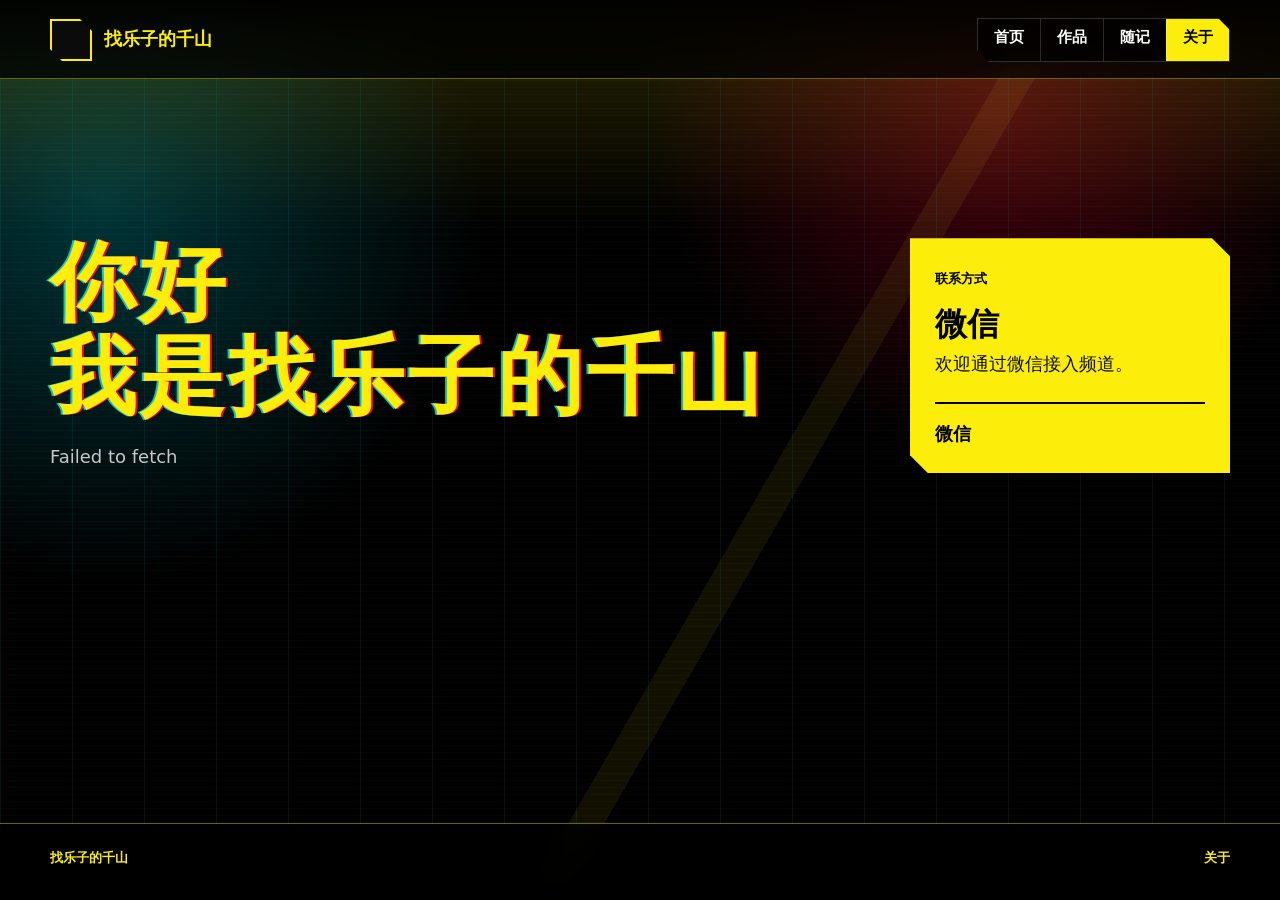
==== commit 79f14e9e: "Update about.html" ====
--- a/about.html
+++ b/about.html
@@ -5,8 +5,8 @@
     <meta name="viewport" content="width=device-width, initial-scale=1.0">
     <meta name="theme-color" content="#000000">
     <title>关于 · 找乐子的千山</title>
-    <meta name="description" content="关于找乐子的千山：在高压日常里寻找轻松信号的人。">
-    <link rel="stylesheet" href="styles.css?v=cyber-20260526-5">
+    <meta name="description" content="关于找乐子的千山：一个忙里偷闲，尝试给自己找点乐子的人。">
+    <link rel="stylesheet" href="styles.css?v=cyber-20260527-2">
   </head>
   <body data-page="about">
     <header class="site-header">
@@ -26,7 +26,6 @@
       <section class="about-layout">
         <div class="about-main" data-about-main>
           <h1 class="about-title"><span>你好</span><span>我是找乐子的千山</span></h1>
-          <p class="lead">一个忙里偷闲，尝试给自己找点乐子的人</p>
           <div data-about-body>
             <p>这个网站用来存放作品、生活片段和一些不太正经的观察。它提醒我：日子可以很忙，但精神系统不能一直满负荷运行。</p>
             <p>你可以把这里当成一个小型个人终端：看看我做过什么、记下什么，也顺手截获一点轻松。</p>
@@ -44,6 +43,6 @@
       <span>找乐子的千山</span>
       <span>关于</span>
     </footer>
-    <script src="site-data.js?v=cyber-20260526-5"></script>
+    <script src="site-data.js?v=cyber-20260527-2"></script>
   </body>
 </html>
--- a/styles.css
+++ b/styles.css
@@ -230,6 +230,17 @@
   box-shadow: 4px 0 0 var(--accent-strong);
 }
 
+.eyebrow-list {
+  display: flex;
+  flex-wrap: wrap;
+  gap: 8px;
+  margin-bottom: 14px;
+}
+
+.eyebrow-list .eyebrow {
+  margin-bottom: 0;
+}
+
 h1,
 h2,
 h3,
@@ -358,6 +369,30 @@
   filter: saturate(1.15) contrast(1.08);
 }
 
+.work-image {
+  display: block;
+  overflow: hidden;
+  width: 100%;
+  aspect-ratio: 4 / 3;
+  min-height: 0;
+  background: #050505;
+}
+
+.work-image img {
+  display: block;
+  width: 100%;
+  height: 100%;
+  object-fit: cover;
+  object-position: center;
+  filter: saturate(1.12) contrast(1.06);
+}
+
+.work-image.image-failed {
+  background:
+    linear-gradient(135deg, rgba(252, 238, 10, 0.78) 0 16%, transparent 16% 56%, rgba(0, 240, 255, 0.72) 56% 62%, transparent 62%),
+    repeating-linear-gradient(90deg, #111 0 24px, #050505 24px 48px);
+}
+
 .visual-panel {
   display: flex;
   align-items: stretch;
@@ -490,7 +525,8 @@
 }
 
 .visual {
-  min-height: 176px;
+  min-height: 0;
+  aspect-ratio: 4 / 3;
   border: 1px solid rgba(252, 238, 10, 0.62);
   border-radius: 0;
   background: #101010;
@@ -808,15 +844,18 @@
   font-weight: 900;
 }
 
-.wechat img {
+.contact-card .wechat img {
   display: block;
-  width: min(100%, 220px);
-  aspect-ratio: 1;
+  width: min(100%, 240px);
+  max-width: 100%;
+  height: auto;
+  max-height: none;
+  aspect-ratio: auto;
   border: 2px solid #000;
   border-radius: 0;
-  object-fit: cover;
+  object-fit: contain;
   background: #fff;
-  clip-path: var(--clip-button);
+  clip-path: none;
 }
 
 .site-footer {
@@ -1035,10 +1074,6 @@
     font-size: 22px;
   }
 
-  .visual {
-    min-height: 132px;
-  }
-
   .split-section {
     gap: 22px;
     padding-top: 34px;
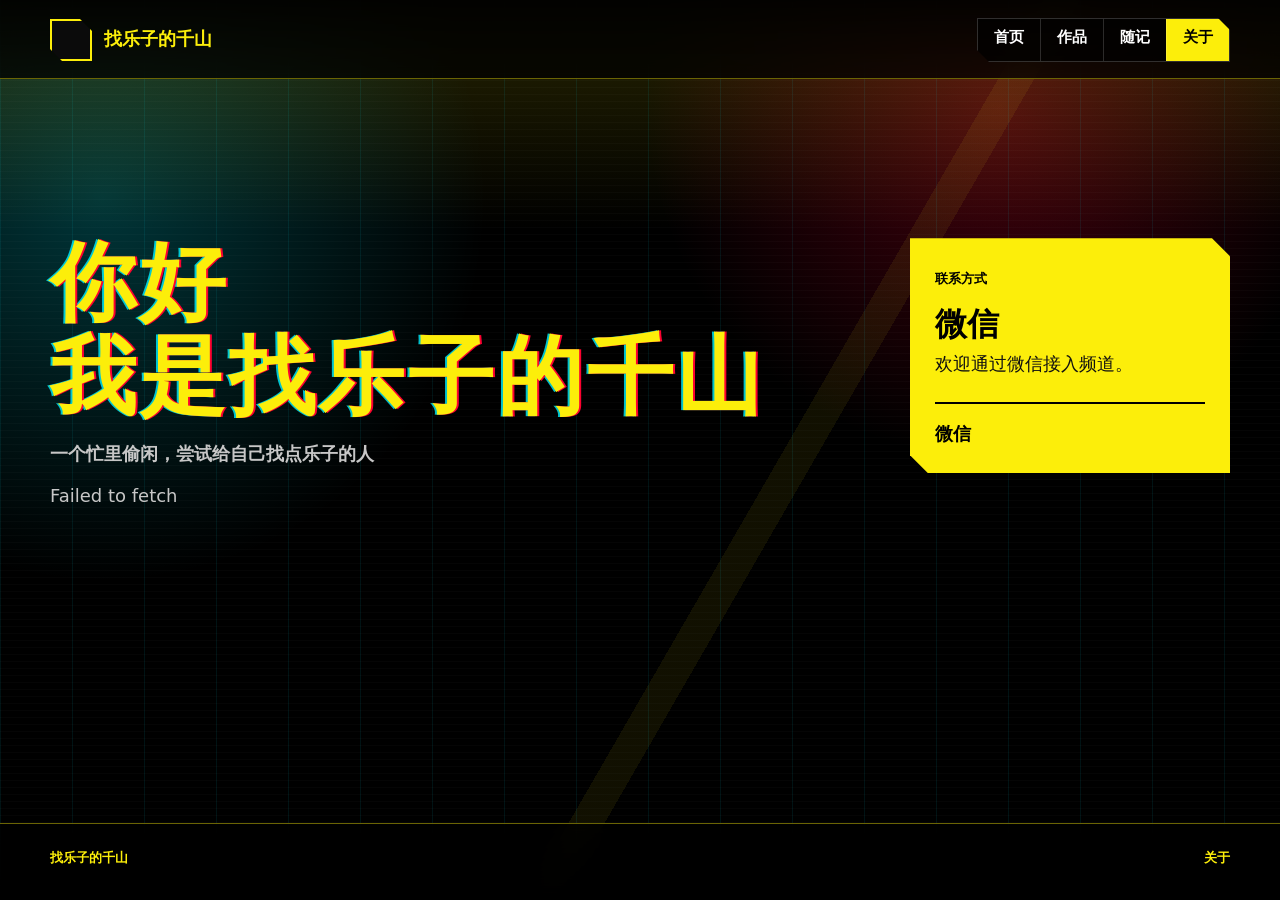
==== commit ab982c49: "Add files via upload" ====
--- a/about.html
+++ b/about.html
@@ -26,6 +26,7 @@
       <section class="about-layout">
         <div class="about-main" data-about-main>
           <h1 class="about-title"><span>你好</span><span>我是找乐子的千山</span></h1>
+          <p class="lead">一个忙里偷闲，尝试给自己找点乐子的人</p>
           <div data-about-body>
             <p>这个网站用来存放作品、生活片段和一些不太正经的观察。它提醒我：日子可以很忙，但精神系统不能一直满负荷运行。</p>
             <p>你可以把这里当成一个小型个人终端：看看我做过什么、记下什么，也顺手截获一点轻松。</p>
@@ -43,6 +44,6 @@
       <span>找乐子的千山</span>
       <span>关于</span>
     </footer>
-    <script src="site-data.js?v=cyber-20260527-2"></script>
+    <script src="site-data.js?v=cyber-20260531-1"></script>
   </body>
 </html>
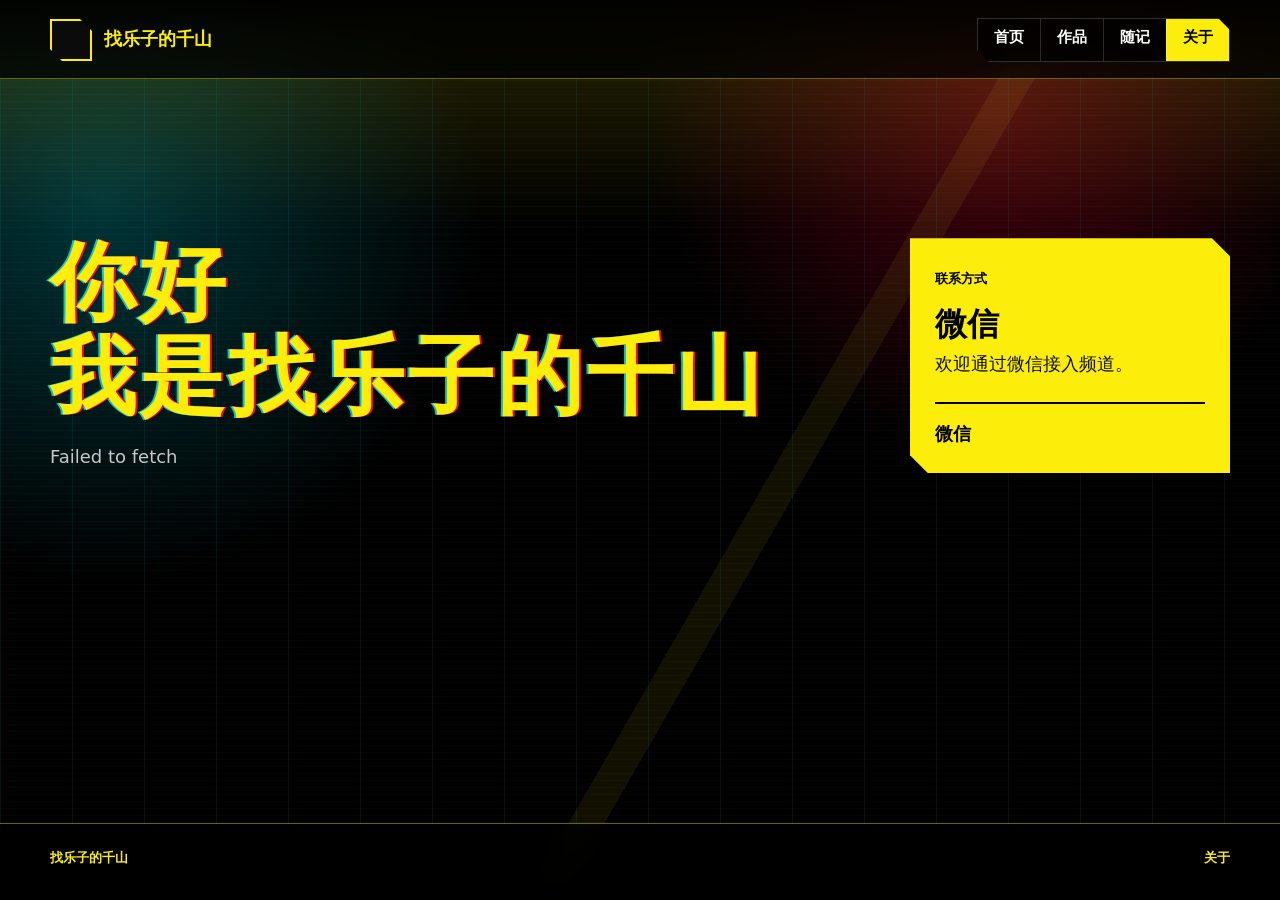
==== commit f774d860: "Add files via upload" ====
--- a/about.html
+++ b/about.html
@@ -5,7 +5,7 @@
     <meta name="viewport" content="width=device-width, initial-scale=1.0">
     <meta name="theme-color" content="#000000">
     <title>关于 · 找乐子的千山</title>
-    <meta name="description" content="关于找乐子的千山：一个忙里偷闲，尝试给自己找点乐子的人。">
+    <meta name="description" content="关于找乐子的千山。">
     <link rel="stylesheet" href="styles.css?v=cyber-20260527-2">
   </head>
   <body data-page="about">
@@ -26,11 +26,8 @@
       <section class="about-layout">
         <div class="about-main" data-about-main>
           <h1 class="about-title"><span>你好</span><span>我是找乐子的千山</span></h1>
-          <p class="lead">一个忙里偷闲，尝试给自己找点乐子的人</p>
-          <div data-about-body>
-            <p>这个网站用来存放作品、生活片段和一些不太正经的观察。它提醒我：日子可以很忙，但精神系统不能一直满负荷运行。</p>
-            <p>你可以把这里当成一个小型个人终端：看看我做过什么、记下什么，也顺手截获一点轻松。</p>
-          </div>
+          <p class="lead" hidden></p>
+          <div data-about-body></div>
         </div>
         <aside class="contact-card" data-contact-card>
           <span class="contact-label">联系方式</span>
@@ -44,6 +41,6 @@
       <span>找乐子的千山</span>
       <span>关于</span>
     </footer>
-    <script src="site-data.js?v=cyber-20260531-1"></script>
+    <script src="site-data.js?v=cyber-20260531-2"></script>
   </body>
 </html>
